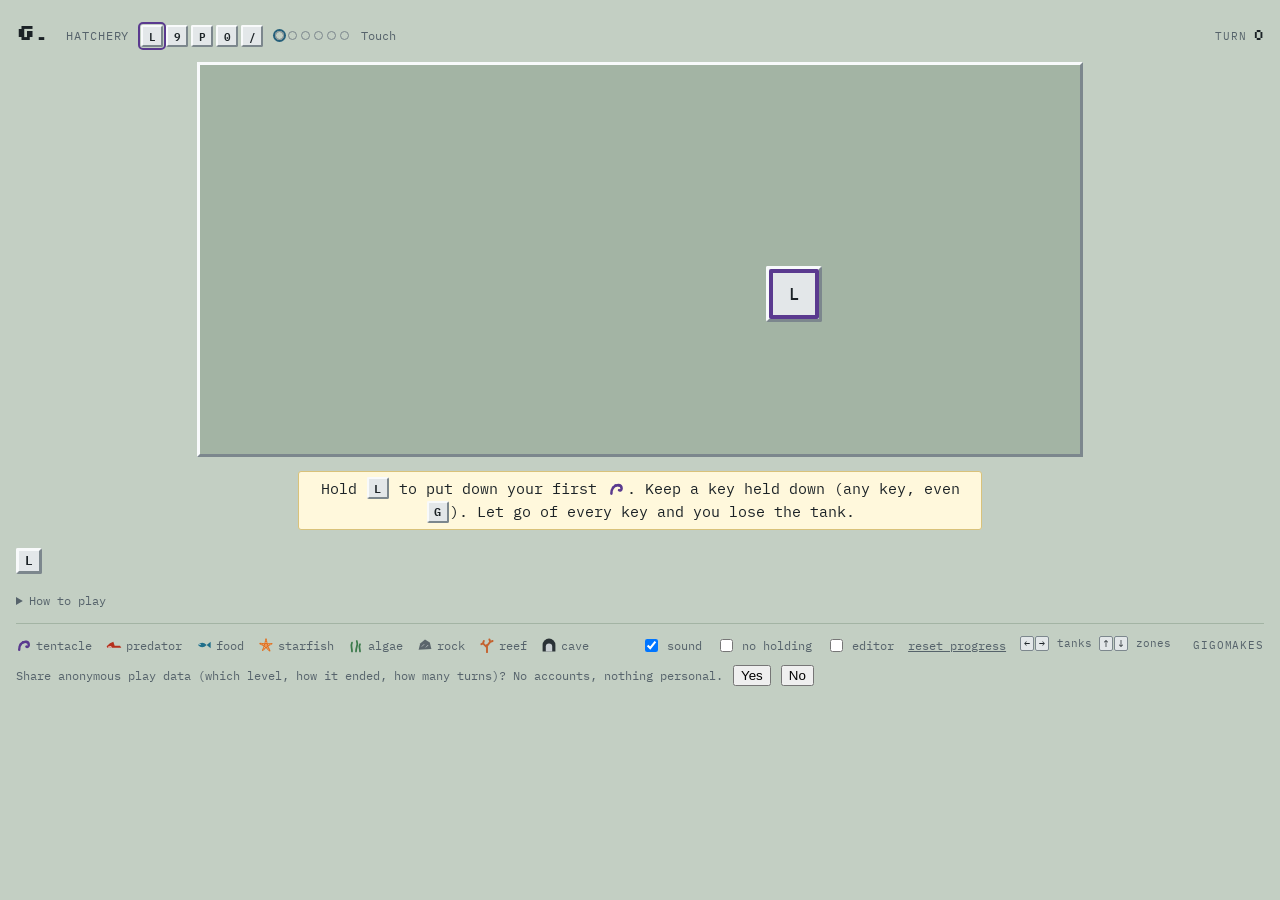
==== studio.html @ 5613e226 "G.: keyboard aquarium, split out of gigomakes (Hatchery tutorial, no-holding option, studio, tools, " ====
<!doctype html>
<html lang="en">
<head>
<meta charset="utf-8">
<meta name="viewport" content="width=device-width, initial-scale=1, viewport-fit=cover">
<meta name="theme-color" content="#c9cfd2">
<meta name="description" content="G. — your keyboard is an aquarium. Every key you tap is a tentacle. Never let go.">
<title>G. studio · gigomakes</title>
<meta name="robots" content="noindex">
<link rel="preconnect" href="https://fonts.googleapis.com">
<link rel="preconnect" href="https://fonts.gstatic.com" crossorigin>
<link rel="stylesheet" href="https://fonts.googleapis.com/css2?family=IBM+Plex+Mono:wght@400;500;600&family=Silkscreen&display=swap">
<link rel="stylesheet" href="style.css">
</head>
<body class="studio">
<div class="app" id="app">
<main class="main">
  <header>
    <h1>G.</h1>
    <div class="zone" id="zone"></div>
    <div class="hud"><div><span>Turn</span><b id="turn">0</b></div></div>
  </header>

  <div class="plate" id="plate" tabindex="0" aria-label="Keyboard tank">
    <div class="board" id="board"></div>
  </div>

  <div class="coach" id="coach" aria-live="polite"></div>
  <div class="status" id="status"></div>
  <div class="sr" id="say" aria-live="polite"></div>
  <div class="designer" id="why"></div>
  <div class="designer rules" id="probe">Browser sees held: —</div>
  <div class="designer rules" id="evlog"></div>

  <details class="rules howto">
    <summary>How to play</summary>
    Tap any key you can see to put a tentacle there; it stays. Tap a tentacle to lift it, then tap where it goes. Each placement is a turn: everything you have seen moves, then the tank opens around the new tentacle. Keep at least one key held at all times or you let go (unless no holding is ticked). <kbd>G</kbd>+<kbd>.</kbd> starts, restarts, and after a run takes you where the tank sends you. Die, and the tank sends you to another one you have not cleared.
  </details>

  <footer>
    <div class="legend" id="legend"></div>
    <div class="ctl">
      <label><input type="checkbox" id="sound" checked> sound</label>
      <label title="You don't have to keep a key held down"><input type="checkbox" id="nohold"> no holding</label>
      <label><input type="checkbox" id="editor"> editor</label>
      <button class="linkish" id="reset-progress" type="button">reset progress</button>
      <span class="keys-hint" title="Studio hotkeys"><kbd>←</kbd><kbd>→</kbd> tanks <kbd>↑</kbd><kbd>↓</kbd> zones</span>
    </div>
  </footer>
</main>

<aside class="panel" id="panel" hidden>
  <div class="banner" id="e-banner" hidden>
    <span id="b-text"></span>
    <div class="row"><button class="pri" id="b-use">Use levels.js</button><button id="b-keep">Keep my copy</button></div>
    <div class="hint">Using levels.js puts your copy in Backups, so nothing is lost.</div>
  </div>

  <section>
    <h2>TANKS</h2>
    <div class="row"><select id="e-levels" style="flex:1"></select></div>
    <div class="row"><button id="e-new">New tank</button><button id="e-dup">Duplicate</button><button id="e-del">Delete</button><button id="e-undo">Undo</button></div>
    <div class="row"><label>Zone <select id="e-zone"></select></label><label>Key <select id="e-slot" title="Swap with the tank on another key of this zone"></select></label><button id="e-setkey" title="Then press the key this tank should start on">Set key</button></div>
    <div class="row"><label style="flex:1">Name <input type="text" id="e-name"></label></div>
    <div class="row"><label>Goal <input type="number" id="e-goal" min="1" max="20" title="tentacles held at once to clear"></label><label>Max tentacles <input type="number" id="e-max" min="0" max="20" placeholder="no limit" title="empty = no limit"></label></div>
    <div class="row"><label>Lifting <select id="e-lift"><option value="any">free</option><option value="one">one at a time</option><option value="none">never</option></select></label><label><input type="checkbox" id="e-finale"> finale (opens last)</label></div>
    <div class="row"><label title="Closed: only the keys you paint as water are the tank; everything else is algae"><input type="checkbox" id="e-closed"> closed tank</label><button class="pri" id="e-test">Test from start</button></div>
    <label class="coachbox" title="One line per moment: ready, 1, 2, ... (after that many tentacles), lift, won, eaten, letgo, fog, algae, rock, max, start, one, none. Tokens: {L} key cap (pulses), {~L} key cap (no pulse), {shark} icon, {G.} combo, {fog}, {goal}, {max}, {Hold}, {hold}, {next}.">Coach lines (shown under the tank; mostly for tutorial tanks)
      <textarea id="e-coach" spellcheck="false" placeholder="ready: Press {L} to start.&#10;1: That is a {tentacle}. It stays.&#10;won: Clear! {G.} for the next tank."></textarea></label>
  </section>

  <section>
    <h2>ZONE</h2>
    <div class="row"><label style="flex:1">Name <input type="text" id="z-name"></label><label>Look <select id="z-env"></select></label></div>
    <div class="row"><label title="Played first by new players: tanks in order, a death retries the same tank, coach lines guide it; players can skip it"><input type="checkbox" id="z-tut"> tutorial zone</label></div>
    <div class="row"><label style="flex:1" title="The key each tank is named after, in order">Tank keys <input type="text" id="z-keys" placeholder="A S D F G H J K"></label></div>
    <div class="row"><button id="z-new">New zone</button><button id="z-up">↑</button><button id="z-down">↓</button><button id="z-del">Delete zone</button></div>
    <div class="hint" id="z-hint"></div>
  </section>

  <section>
    <h2>BRUSH — click or drag on the board</h2>
    <div class="brush" id="brush"></div>
    <div class="hint" id="brush-hint"></div>
  </section>

  <section>
    <h2>CREATURES</h2>
    <div class="row"><span class="hint" style="flex:1">They move live on the board while you edit.</span><button id="pv-play">Pause</button><button id="pv-step">Step</button><button id="pv-restart">Restart</button></div>
    <div class="hint" id="pv-info"></div>
    <div class="row"><select id="e-creatures" style="flex:1"></select><button id="e-cdel">Remove</button></div>
    <div class="row"><select id="e-ctype"></select><button id="e-cadd">Add</button></div>
    <div class="cfields" id="cfields">
      <label>Type</label><select id="c-type"></select>
      <label>Mover</label><select id="c-mover"><option value="dir">direction + bounce</option><option value="path">path</option><option value="chase">goes for targets</option><option value="flee">flees</option><option value="still">still</option></select>
      <label>Direction</label><select id="c-dir"><option>E</option><option>W</option><option>NE</option><option>NW</option><option>SE</option><option>SW</option></select>
      <label>Speed</label><select id="c-speed"><option value="0.5">every other turn</option><option value="1">one step per turn</option><option value="2">two steps per turn</option></select>
      <label>Size</label><select id="c-size"><option value="small">small (reef hides you)</option><option value="big">big (only a cave hides you)</option></select>
      <label>Path</label><select id="c-loop"><option value="loop">loop</option><option value="pingpong">ping-pong</option></select>
      <label>Flags</label><span class="row"><label><input type="checkbox" id="c-prey"> food</label><label><input type="checkbox" id="c-cave"> cave dweller</label><label><input type="checkbox" id="c-wake"> sleeps until touched</label></span>
      <label>Eats</label><span class="row picks" id="c-eats"></span>
      <label class="only-chase">Goes for</label><span class="row only-chase"><select id="c-go1"></select> then <select id="c-go2"></select></span>
      <label class="only-chase">Range</label><span class="row only-chase"><input type="number" id="c-range" min="1" max="20"> keys</span>
      <label class="only-flee">Flees from</label><span class="row picks only-flee" id="c-flees"></span>
    </div>
    <div class="row"><button id="c-ecodef" hidden>Use the type's defaults</button></div>
    <div class="pathbox" id="c-path"></div>
    <div class="row"><button id="c-draw">Draw path</button><button id="c-clear">Clear path</button><button id="c-place">Place</button></div>
    <div class="hint">Goes for: the first kind in range is the target; a creature it does not eat is followed one key behind.</div>
  </section>

  <section>
    <h2>WHO EATS WHOM</h2>
    <div class="row"><label>Edit for <select id="eco-scope"><option value="level">this tank</option><option value="zone">this zone</option></select></label></div>
    <div class="eco" id="eco"></div>
    <div class="hint">Row eats column when they meet on a key or cross paths. Cave and reef protect creatures the way they protect tentacles. Click a cell to change it.</div>
  </section>

  <section>
    <h2>SAVE</h2>
    <div class="row"><button class="pri" id="e-copyall">Copy levels.js</button><button id="e-download">Download levels.js</button></div>
    <textarea id="e-json" spellcheck="false" placeholder="Paste a tank, a list of tanks or a whole levels.js here, then Load."></textarea>
    <div class="row"><button id="e-show">Show this tank</button><button id="e-copy">Copy this tank</button><button id="e-load">Load</button></div>
    <div class="row"><select id="e-backups" style="flex:1"></select><button id="e-restore">Restore as a zone</button></div>
    <div class="row"><button id="e-reset">Reset to levels.js</button></div>
    <div class="hint" id="e-msg">Edits save in this browser as you go.</div>
  </section>
</aside>
</div>
<script src="telemetry.js"></script>
<script src="engine.js"></script>
<script src="levels.js"></script>
<script src="gdot.js"></script>
<script>
// gigomakes site build: telemetry consent (nothing is sent until the player answers) + way back to the site.
(function(){
  var f=document.querySelector('footer'); if(!f) return;
  var back=document.createElement('a'); back.href='/'; back.textContent='gigomakes'; back.style.cssText='color:var(--muted);text-decoration:none;letter-spacing:.08em;text-transform:uppercase;font-size:11px'; f.appendChild(back);
  if(!window.Telemetry||window.Telemetry.asked()) return;
  var ask=document.createElement('div'); ask.className='consent'; ask.style.cssText='width:100%;display:flex;gap:10px;align-items:center;color:var(--muted)';
  ask.innerHTML='Share anonymous play data (which level, how it ended, how many turns)? No accounts, nothing personal. <button id="tel-yes">Yes</button><button id="tel-no">No</button>';
  f.appendChild(ask);
  ask.querySelector('#tel-yes').onclick=function(){Telemetry.set(true);ask.remove();};
  ask.querySelector('#tel-no').onclick=function(){Telemetry.set(false);ask.remove();};
})();
</script>
</body>
</html>
---- style.css ----
:root{
  --ground:#c9cfd2; --plate:#b1b9be; --key:#e3e7e9; --key-hi:#f8fafb; --key-lo:#7c878d; --key-down:#cfd5d8;
  --ink:#1b2226; --muted:#56636b; --held:#5a3a8f; --danger:#b5301c; --prey:#1f6f8a; --algae:#3b7a4b;
  --mark:#e0701f; --rock:#5b666c; --reef:#c4622f; --cave:#2a3236; --ok:#245f7a; --panel:#dfe3e6;
  --font:'IBM Plex Mono', ui-monospace, Menlo, Consolas, monospace;
  --disp:'Silkscreen', 'IBM Plex Mono', ui-monospace, monospace;
  --u:44px;
  color-scheme:light;
}
html,body{height:100%}
body{margin:0;background:var(--ground);color:var(--ink);font-family:var(--font);font-size:14px;line-height:1.45}
.app{min-height:100%;box-sizing:border-box;padding:16px;max-width:1380px;margin:0 auto;display:grid;grid-template-columns:minmax(0,1fr);gap:16px;align-items:start}
body.edit .app{grid-template-columns:minmax(0,1fr) 360px}
@media (max-width:980px){body.edit .app{grid-template-columns:minmax(0,1fr)}}
.main{display:flex;flex-direction:column;gap:14px;min-width:0}
header{display:flex;flex-wrap:wrap;align-items:baseline;gap:6px 18px}
h1{font-family:var(--disp);font-size:22px;margin:0;letter-spacing:.04em}
.lvl{color:var(--muted);font-size:12px;text-transform:uppercase;letter-spacing:.08em}
.hud{display:flex;gap:18px;margin-left:auto;font-variant-numeric:tabular-nums;align-items:baseline}
.hud span{color:var(--muted);text-transform:uppercase;letter-spacing:.08em;font-size:11px;margin-right:6px}
.hud b{font-family:var(--disp);font-size:15px;font-weight:400}
.plate{position:relative;background:var(--plate);border:3px solid;border-color:var(--key-hi) var(--key-lo) var(--key-lo) var(--key-hi);
  padding:calc(var(--u)*.35);margin:0 auto;width:max-content;max-width:100%;box-sizing:border-box;outline:none}
.plate:focus-visible{box-shadow:0 0 0 3px var(--ok)}
.board{position:relative;width:calc(var(--u)*15);height:calc(var(--u)*6.25)}
.board.dead .k:not(.hurt):not(.trail){filter:saturate(.25) contrast(.9);opacity:.75}
.k{position:absolute;box-sizing:border-box;height:var(--u);display:flex;align-items:center;justify-content:center;
  font-size:calc(var(--u)*.3);font-weight:500;user-select:none;border-radius:2px;border:calc(var(--u)*.07) solid transparent;overflow:hidden;white-space:nowrap;color:var(--ink)}
.k.fog{visibility:hidden}
.k.open{background:var(--key);border-color:var(--key-hi) var(--key-lo) var(--key-lo) var(--key-hi)}
.k.held{background:var(--key-down);border-color:var(--key-lo) var(--key-hi) var(--key-hi) var(--key-lo);color:var(--held)}
.k.occ{background:var(--key);border-color:var(--key-hi) var(--key-lo) var(--key-lo) var(--key-hi)}
.k.pred{color:var(--danger)} .k.prey{color:var(--prey)}
.k.t-algae{color:var(--algae)} .k.t-rock{color:var(--rock);background:#b9c0c4} .k.t-reef{color:var(--reef)} .k.t-cave{color:var(--cave);background:#a9b1b6}
.k.held.t-reef{box-shadow:inset 0 0 0 2px var(--reef)} .k.held.t-cave{box-shadow:inset 0 0 0 2px var(--cave)}
.k.anchor{outline:3px solid var(--held);outline-offset:-3px}
.k.bad{visibility:visible;border:2px dashed var(--danger);background:transparent;color:var(--danger)}
.k.start{animation:pulse 1.1s ease-in-out infinite}
.k.req.got::after{content:'';position:absolute;inset:calc(var(--u)*.04);border:calc(var(--u)*.07) solid var(--held);border-radius:2px;pointer-events:none}
.k.req:not(.under){color:var(--mark)} .k.req:not(.under)>svg{width:86%;height:86%}
.k .starfish{position:absolute;inset:7%;display:flex;color:var(--mark);opacity:.42;pointer-events:none} .k .starfish svg{width:100%;height:100%}
.k.req.under>svg,.k.req.under>.ghost,.k.req.under>.lbl{position:relative;z-index:1}
.k svg{width:62%;height:62%;display:block;pointer-events:none}
.k .sub{position:absolute;right:2px;bottom:0;font-size:calc(var(--u)*.2);color:var(--muted);line-height:1.2}
.k .badge{position:absolute;left:2px;top:0;font-size:calc(var(--u)*.2);color:var(--danger);font-weight:600;line-height:1.3}
.k.sel{outline:3px solid var(--held);outline-offset:-3px}
.k.wide{font-size:calc(var(--u)*.24)}
@keyframes pulse{0%,100%{box-shadow:0 0 0 0 rgba(36,95,122,0)}50%{box-shadow:0 0 0 4px rgba(36,95,122,.55)}}
@media (prefers-reduced-motion:reduce){.k.start{animation:none;box-shadow:0 0 0 3px var(--ok)}}
body.edit .k.start{animation:none;box-shadow:0 0 0 3px var(--ok)}
body.edit .k.fog{visibility:visible;opacity:.34}
body.edit .k{cursor:pointer}
.k.lane{box-shadow:inset 0 calc(var(--u)*-.09) 0 var(--danger)}
.status{min-height:1.5em;font-size:15px}
.status.bad{color:var(--danger);font-weight:600}
.status.good{color:var(--ok);font-weight:600}
footer{display:flex;flex-wrap:wrap;gap:10px 22px;align-items:center;color:var(--muted);font-size:12px;border-top:1px solid var(--plate);padding-top:12px}
.legend{display:flex;flex-wrap:wrap;gap:6px 14px}
.legend i{display:inline-flex;width:16px;height:16px;vertical-align:-3px;margin-right:4px}
.legend i svg{width:100%;height:100%}
.ctl{display:flex;gap:14px;margin-left:auto;flex-wrap:wrap}
.ctl label{display:inline-flex;gap:6px;align-items:center;cursor:pointer}
.rules{color:var(--muted);font-size:12px;max-width:72ch;margin:0}
kbd{font-family:var(--font);background:var(--key);border:1px solid var(--key-lo);border-radius:2px;padding:0 4px;color:var(--ink)}
/* editor panel */
.panel{background:var(--panel);border:1px solid var(--plate);padding:12px;display:flex;flex-direction:column;gap:12px;font-size:12px}
@media (min-width:981px){.panel{position:sticky;top:8px;max-height:calc(100vh - 16px);overflow:auto;box-sizing:border-box}}
.panel h2{font-family:var(--disp);font-size:12px;font-weight:400;margin:0 0 6px;letter-spacing:.06em;color:var(--muted)}
.panel section{display:flex;flex-direction:column;gap:6px;border-top:1px solid var(--plate);padding-top:10px}
.panel section:first-child{border-top:0;padding-top:0}
.row{display:flex;flex-wrap:wrap;gap:6px;align-items:center}
.row label{display:inline-flex;gap:4px;align-items:center}
.panel input[type=text],.panel input[type=number],.panel select,.panel textarea{font:inherit;font-size:12px;border:1px solid var(--key-lo);background:#fff;color:var(--ink);padding:3px 5px;border-radius:2px;max-width:100%}
.panel input[type=text]{flex:1;min-width:80px}
.panel input[type=number]{width:52px} #e-max{width:78px}
.panel textarea{width:100%;box-sizing:border-box;height:110px;resize:vertical;font-size:11px}
.panel button{font:inherit;font-size:12px;padding:3px 8px;border:1px solid;border-color:var(--key-hi) var(--key-lo) var(--key-lo) var(--key-hi);background:var(--key);color:var(--ink);cursor:pointer;border-radius:2px}
.panel button:active,.panel button.on{border-color:var(--key-lo) var(--key-hi) var(--key-hi) var(--key-lo);background:var(--key-down)}
.panel button.pri{background:var(--held);color:#fff;border-color:#8e6bc4 #3b2460 #3b2460 #8e6bc4}
.brush{display:grid;grid-template-columns:repeat(4,1fr);gap:4px}
.brush button{display:flex;flex-direction:column;align-items:center;gap:2px;padding:5px 2px}
.brush button i{width:18px;height:18px;display:block}
.brush button i svg{width:100%;height:100%}
.brush .b-algae{color:var(--algae)} .brush .b-rock{color:var(--rock)} .brush .b-reef{color:var(--reef)} .brush .b-cave{color:var(--cave)}
.brush .b-start{color:var(--ok)} .brush .b-req{color:var(--ok)} .brush .b-creature{color:var(--danger)}
.hint{color:var(--muted)}
.cfields{display:grid;grid-template-columns:auto 1fr;gap:4px 8px;align-items:center}
.cfields label{color:var(--muted)}
.pathbox{font-size:11px;background:#fff;border:1px solid var(--key-lo);padding:4px;min-height:1.4em;word-break:break-all}

/* ---- screen-reader and designer-only text ---- */
.sr{position:absolute;width:1px;height:1px;overflow:hidden;clip:rect(0 0 0 0);white-space:nowrap}
.designer{display:none;color:var(--muted);font-size:12px}
body.edit .designer{display:block}
#why{font-size:13px;color:var(--ink)}
.howto summary{cursor:pointer;color:var(--muted)}
.linkish{font:inherit;font-size:12px;background:none;border:0;color:var(--muted);text-decoration:underline;cursor:pointer;padding:0}
/* ---- zone strip in the header ---- */
.zone{display:flex;flex-wrap:wrap;align-items:center;gap:6px 12px}
.zname{color:var(--muted);font-size:12px;text-transform:uppercase;letter-spacing:.08em}
.tanks{display:flex;flex-wrap:wrap;gap:3px;max-width:100%}
.tank{display:inline-flex;align-items:center;justify-content:center;min-width:22px;padding:0 3px;height:22px;box-sizing:border-box;font-size:11px;font-weight:600;background:var(--key);color:var(--ink);
  border:2px solid;border-color:var(--key-hi) var(--key-lo) var(--key-lo) var(--key-hi);border-radius:2px}
.tank svg{width:15px;height:15px}
.tank.won{background:var(--key-down);color:var(--held);border-color:var(--key-lo) var(--key-hi) var(--key-hi) var(--key-lo)}
.tank.cur{outline:2px solid var(--held);outline-offset:1px}
.tank.next{box-shadow:0 0 0 3px var(--ok)}
.tank.locked{opacity:.45;border-style:dashed}
body.studio .tank{cursor:pointer}
.zdots{display:flex;gap:4px}
.zdot{width:7px;height:7px;border-radius:50%;border:1px solid var(--key-lo);display:inline-block}
.zdot.done{background:var(--held);border-color:var(--held)} .zdot.cur{box-shadow:0 0 0 2px var(--ok)}
.lname{color:var(--muted);font-size:12px}
/* ---- the icon strip under the tank ---- */
.status{display:flex;flex-wrap:wrap;align-items:center;gap:8px 12px;min-height:34px}
.cap{display:inline-flex;align-items:center;justify-content:center;min-width:26px;height:26px;padding:0 5px;box-sizing:border-box;font-size:13px;font-weight:600;
  background:var(--key);color:var(--ink);border:3px solid;border-color:var(--key-hi) var(--key-lo) var(--key-lo) var(--key-hi);border-radius:2px}
.cap.down{background:var(--key-down);border-color:var(--key-lo) var(--key-hi) var(--key-hi) var(--key-lo)}
.cap.pulse{animation:pulse 1.1s ease-in-out infinite}
.cap.req{gap:2px;border-color:var(--mark);background:#fde3cf} .cap.req.down{color:var(--held);background:var(--key-down);border-color:var(--held)} .cap .cstar{display:inline-flex;width:15px;height:15px;color:var(--mark)} .cap.req.down .cstar{color:var(--held)} .cap .cstar svg{width:100%;height:100%}
.cap.next{box-shadow:0 0 0 3px var(--ok)} .cap.next.zone{box-shadow:0 0 0 3px var(--held)}
.combo{display:inline-flex;align-items:center;gap:4px}
.ico{display:inline-flex;width:22px;height:22px;color:var(--muted)} .ico svg{width:100%;height:100%}
.ico.win{color:#b8860b;width:26px;height:26px}
.ico.pred{color:var(--danger);width:30px} .ico.hurtt{color:var(--held);position:relative} .ico.hurtt::after,.ico.gonet::after{content:'';position:absolute;left:0;right:0;top:50%;height:3px;background:var(--danger);transform:rotate(-40deg)}
.ico.gonet{color:var(--held);opacity:.5;position:relative}
.ico.lockd{color:var(--ink);width:18px;height:18px}
.chip{display:inline-flex;align-items:center;gap:2px;padding:2px 6px;border-radius:3px}
.chip.bite{background:#f1d3cd}
.chip.lifted{background:var(--key);color:var(--held)} .chip.lifted .ico{color:var(--held);width:18px;height:18px}
.tray{display:inline-flex;gap:2px}
.slot{display:inline-flex;width:20px;height:20px;color:var(--key-lo);opacity:.45} .slot svg{width:100%;height:100%}
.slot.on{color:var(--held);opacity:1} .slot.goal{border-right:2px solid var(--ok);padding-right:2px} .slot.off{display:none}
.tray.full .slot{color:var(--danger);opacity:1}
.reqs{display:inline-flex;gap:3px} .tray .reqs{margin-left:4px;align-items:center}
/* ---- marks drawn on keys ---- */
.k .mark{position:absolute;display:flex;pointer-events:none}
.k .mark svg{width:100%;height:100%}
.k.hurt{background:#f3cfc8;border-color:var(--danger);border-style:solid;color:var(--danger);z-index:2}
.k .mark.hm{right:2px;bottom:2px;width:40%;height:40%;color:var(--held);background:#fff;border-radius:50%;padding:1px;box-sizing:border-box}
.k .mark.hm::after{content:'';position:absolute;left:-2px;right:-2px;top:50%;height:2px;background:var(--danger);transform:rotate(-40deg)}
.k .mark.hq{left:2px;top:2px;width:32%;height:32%;color:var(--muted)}
.k.trail{background:var(--key);border-color:var(--key-hi) var(--key-lo) var(--key-lo) var(--key-hi);color:var(--danger);z-index:1}
.k .ghost{display:flex;width:62%;height:62%;opacity:.5} .k .ghost svg{width:100%;height:100%}
.k .arrow{position:absolute;inset:0;display:flex;align-items:center;justify-content:center;color:var(--danger)} .k .arrow svg{width:70%;height:70%}
.k.held.gone{opacity:.45;background:transparent;border-style:dashed}
.k.held.glow{box-shadow:0 0 0 3px #d4b24c}
.k.lifted .ghost{color:var(--held);opacity:.4}
.k.meal .mark.mb{right:1px;top:1px;width:48%;height:40%;color:var(--muted)}
.k.yum{box-shadow:0 0 0 3px var(--prey)}
.k.woke{box-shadow:0 0 0 3px var(--danger)} .k .mark.wk{left:1px;top:1px;width:34%;height:34%;color:var(--danger)}
.k.spot{box-shadow:0 0 0 3px var(--ok)}
.k.bad .lbl{opacity:.8} .k .mark.why{right:1px;bottom:1px;width:44%;height:44%;color:var(--danger)} .k .mark .x{position:absolute;inset:0;color:var(--danger)}
.k .mark.lk{right:1px;top:1px;width:38%;height:38%;color:var(--ink)}
.board.won{filter:none}
/* ---- zone looks ---- */
body[data-env=sand]{--ground:#d8d0c2;--plate:#c0b6a3}
body[data-env=kelp]{--ground:#c3cfc3;--plate:#a3b4a4}
body[data-env=dark]{--ground:#a7afb4;--plate:#8a959b}
body[data-env=blue]{--ground:#c2cfd8;--plate:#a2b5c2}
body[data-env=deep]{--ground:#98a5b1;--plate:#7a8a99}
/* ---- editor extras ---- */
.banner{background:#f6e7c1;border:1px solid #c9a44b;padding:8px;display:flex;flex-direction:column;gap:6px}
.picks label{display:inline-flex;align-items:center;gap:1px}
.picks i{display:inline-flex;width:20px;height:16px;color:var(--ink)} .picks i svg{width:100%;height:100%}
.eco table{border-collapse:collapse}
.eco th,.eco td{width:24px;height:22px;padding:0;text-align:center;border:1px solid var(--plate)}
.eco th i{display:inline-flex;width:20px;height:15px} .eco th i svg{width:100%;height:100%}
.eco td{cursor:pointer;background:#fff;color:var(--danger)} .eco td.on{background:#f3cfc8} .eco td svg{width:18px;height:14px}
.panel button:disabled{opacity:.45;cursor:default}
.panel select{max-width:100%}
[hidden]{display:none!important}
/* ---- player page (play.html) ---- */
body.player .pfoot{display:flex;flex-wrap:wrap;align-items:flex-start;gap:10px 18px;border-top:1px solid var(--plate);padding-top:10px;color:var(--muted);font-size:12px}
body.player .snd{display:inline-flex;gap:6px;align-items:center;cursor:pointer}
body.player .howto{max-width:62ch}
body.player .howto summary{display:inline-flex;align-items:center;justify-content:center;width:20px;height:20px;border:2px solid;border-color:var(--key-hi) var(--key-lo) var(--key-lo) var(--key-hi);background:var(--key);color:var(--ink);font-weight:600;list-style:none;cursor:pointer}
body.player .howto summary::-webkit-details-marker{display:none}
body.player .howto[open] p{margin:8px 0}
body.player .howto .legend{margin:6px 0}
body.player .back{margin-left:auto;color:var(--muted);text-decoration:none;letter-spacing:.08em;text-transform:uppercase;font-size:11px}
body.player .consent{width:100%;display:flex;flex-wrap:wrap;gap:8px 10px;align-items:center}
body.player .consent button{font:inherit;font-size:12px;padding:2px 8px;border:1px solid;border-color:var(--key-hi) var(--key-lo) var(--key-lo) var(--key-hi);background:var(--key);cursor:pointer}
/* ---- intro: the live tank before the first G. ---- */
body.intro .zone,body.intro .hud{visibility:hidden}
body.intro .status{justify-content:center;min-height:56px}
body.intro .status .combo{transform:scale(1.6);transform-origin:center}
body.intro .status .cap{animation:pulse 1.1s ease-in-out infinite}
@media (prefers-reduced-motion:reduce){body.intro .status .cap{animation:none}}
.k.occ.pred{color:var(--danger)} .k.occ.prey{color:var(--prey)}
.k.pvghost .ghost{color:var(--held);opacity:.35}
.k .ghost.pvg{position:absolute;inset:0;width:100%;height:100%;display:flex;align-items:center;justify-content:center;color:var(--held);opacity:.35;pointer-events:none} .k .ghost.pvg svg{width:62%;height:62%}
.keys-hint{color:var(--muted);font-size:11px} .keys-hint kbd{font-size:10px;padding:0 3px;margin-right:1px}
button.armed{color:var(--danger)!important;border-color:var(--danger)!important;text-decoration:none}
/* ---- coach line: the tutorial's steps and first-time tips ---- */
.coach{min-height:34px;box-sizing:border-box;max-width:76ch;margin:0 auto;padding:5px 12px;text-align:center;font-size:15px;line-height:1.55;color:var(--ink);border:1px solid transparent;border-radius:3px}
.coach.on{background:#fff8dc;border-color:#d9c27a}
.coach .cap{height:22px;min-width:22px;font-size:12px;padding:0 4px;border-width:2px;vertical-align:1px;margin:0 1px}
.coach .cap.fogcap{background:transparent;border:2px dashed var(--key-lo)}
.coach .combo{vertical-align:middle}
.coach .ci{display:inline-flex;width:21px;height:17px;vertical-align:-3px;color:var(--muted)} .coach .ci svg{width:100%;height:100%}
.coach .ci.shark,.coach .ci.barracuda,.coach .ci.crab,.coach .ci.eel,.coach .ci.urchin,.coach .ci.seal{color:var(--danger)}
.coach .ci.fish,.coach .ci.pilot{color:var(--prey)} .coach .ci.tentacle{color:var(--held)} .coach .ci.starfish{color:var(--mark)}
.coach .ci.algae{color:var(--algae)} .coach .ci.rock{color:var(--rock)} .coach .ci.reef{color:var(--reef)} .coach .ci.cave{color:var(--cave)} .coach .ci.lock{color:var(--ink)}
.k.coachk::before{content:'';position:absolute;inset:0;border:calc(var(--u)*.08) solid var(--held);border-radius:2px;pointer-events:none;z-index:3;animation:cfade 1.1s ease-in-out infinite}
@keyframes cfade{0%,100%{opacity:.15}50%{opacity:1}}
@media (prefers-reduced-motion:reduce){.k.coachk::before{animation:none;opacity:.9}}
body.intro .coach{background:transparent;border-color:transparent;color:var(--muted)}
.panel .coachbox{display:flex;flex-direction:column;gap:3px;color:var(--muted)} .panel .coachbox textarea{height:84px}
.coach .nw{white-space:nowrap}
.k.pressed{visibility:visible;outline:2px dotted var(--held);outline-offset:-6px}
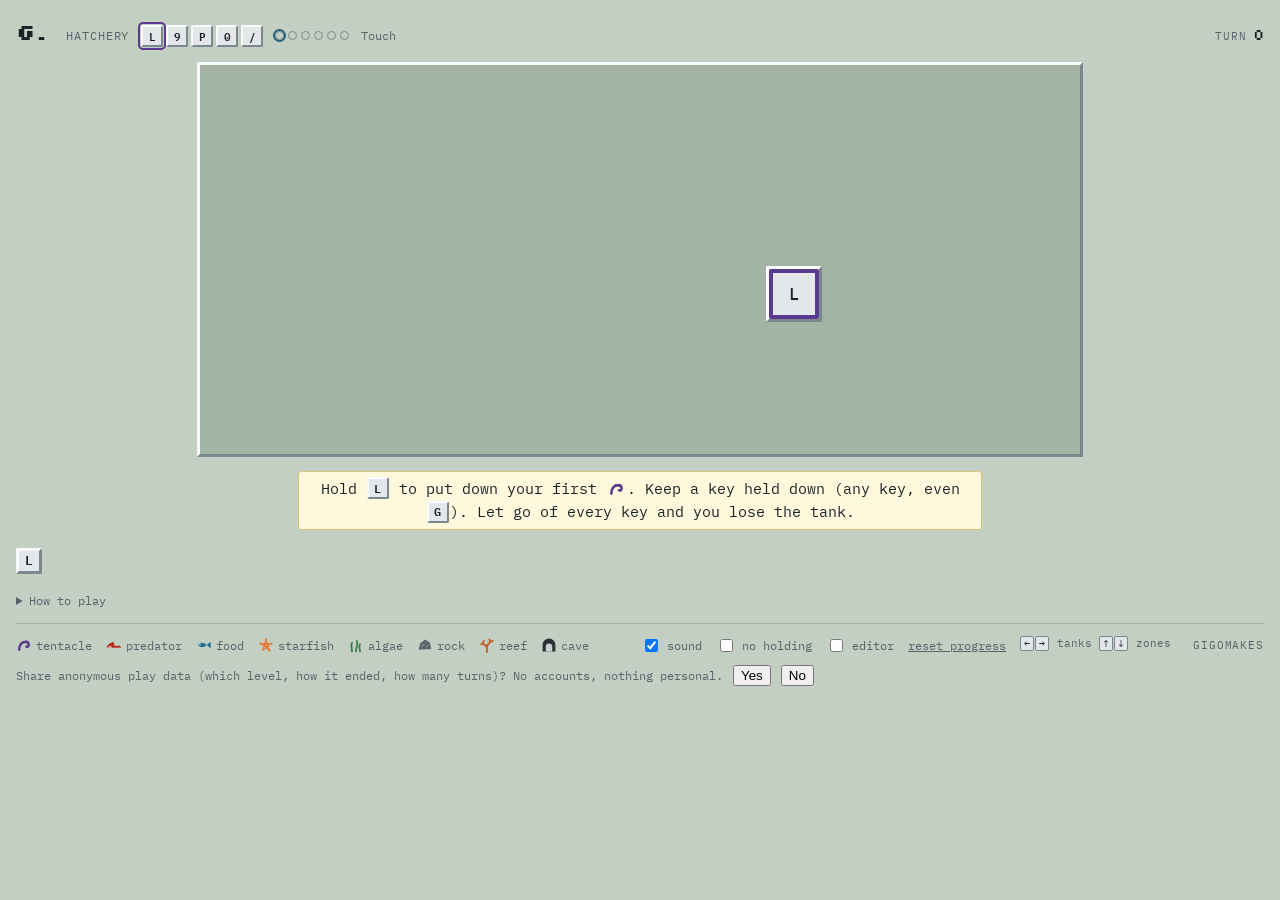
==== commit b6081060: "Territory rules (per zone): fill every open key in the fewest presses; creatures take keys instead o" ====
--- a/studio.html
+++ b/studio.html
@@ -18,7 +18,7 @@
   <header>
     <h1>G.</h1>
     <div class="zone" id="zone"></div>
-    <div class="hud"><div><span>Turn</span><b id="turn">0</b></div></div>
+    <div class="hud"><div><span>Turn</span><b id="turn">0</b></div><div id="parbox" hidden title="the fewest presses that clear this tank"><span>Par</span><b id="par">0</b></div><div id="bestbox" hidden><span>Best</span><b id="best">0</b></div></div>
   </header>
 
   <div class="plate" id="plate" tabindex="0" aria-label="Keyboard tank">
@@ -64,6 +64,7 @@
     <div class="row"><label style="flex:1">Name <input type="text" id="e-name"></label></div>
     <div class="row"><label>Goal <input type="number" id="e-goal" min="1" max="20" title="tentacles held at once to clear"></label><label>Max tentacles <input type="number" id="e-max" min="0" max="20" placeholder="no limit" title="empty = no limit"></label></div>
     <div class="row"><label>Lifting <select id="e-lift"><option value="any">free</option><option value="one">one at a time</option><option value="none">never</option></select></label><label><input type="checkbox" id="e-finale"> finale (opens last)</label></div>
+    <div class="row"><label title="Territory tanks: the fewest presses that clear it">Par <input type="number" id="e-par" min="0" max="99"></label><button id="e-findpar" title="Search every line of play for the fewest presses (territory tanks)">Find par</button></div>
     <div class="row"><label title="Closed: only the keys you paint as water are the tank; everything else is algae"><input type="checkbox" id="e-closed"> closed tank</label><button class="pri" id="e-test">Test from start</button></div>
     <label class="coachbox" title="One line per moment: ready, 1, 2, ... (after that many tentacles), lift, won, eaten, letgo, fog, algae, rock, max, start, one, none. Tokens: {L} key cap (pulses), {~L} key cap (no pulse), {shark} icon, {G.} combo, {fog}, {goal}, {max}, {Hold}, {hold}, {next}.">Coach lines (shown under the tank; mostly for tutorial tanks)
       <textarea id="e-coach" spellcheck="false" placeholder="ready: Press {L} to start.&#10;1: That is a {tentacle}. It stays.&#10;won: Clear! {G.} for the next tank."></textarea></label>
@@ -72,6 +73,7 @@
   <section>
     <h2>ZONE</h2>
     <div class="row"><label style="flex:1">Name <input type="text" id="z-name"></label><label>Look <select id="z-env"></select></label></div>
+    <div class="row"><label title="classic: reach the goal, a bite kills. territory: fill every open key in the fewest presses; creatures take keys">Rules <select id="z-rules"><option value="">classic</option><option value="territory">territory</option></select></label></div>
     <div class="row"><label title="Played first by new players: tanks in order, a death retries the same tank, coach lines guide it; players can skip it"><input type="checkbox" id="z-tut"> tutorial zone</label></div>
     <div class="row"><label style="flex:1" title="The key each tank is named after, in order">Tank keys <input type="text" id="z-keys" placeholder="A S D F G H J K"></label></div>
     <div class="row"><button id="z-new">New zone</button><button id="z-up">↑</button><button id="z-down">↓</button><button id="z-del">Delete zone</button></div>
--- a/style.css
+++ b/style.css
@@ -209,3 +209,14 @@
 .panel .coachbox{display:flex;flex-direction:column;gap:3px;color:var(--muted)} .panel .coachbox textarea{height:84px}
 .coach .nw{white-space:nowrap}
 .k.pressed{visibility:visible;outline:2px dotted var(--held);outline-offset:-6px}
+/* ---- intent: where each creature goes on your next press ---- */
+.k .mark.intent{right:0;top:0;width:38%;height:38%;color:var(--danger);transform-origin:50% 50%}
+.k .mark.stay{right:1px;top:1px;width:30%;height:30%;color:var(--muted)}
+.k.aimed::before{content:'';position:absolute;inset:0;border:calc(var(--u)*.06) dashed var(--danger);border-radius:2px;pointer-events:none;z-index:2}
+/* ---- territory ---- */
+.k.taken{box-shadow:inset 0 0 0 calc(var(--u)*.06) var(--danger)} .k .mark.tk{right:2px;bottom:2px;width:38%;height:38%;color:var(--held);background:#fff;border-radius:50%;opacity:.85}
+.k .mark.tk::after{content:'';position:absolute;left:-2px;right:-2px;top:50%;height:2px;background:var(--danger);transform:rotate(-40deg)}
+.k.grew{box-shadow:0 0 0 3px var(--algae)}
+.tray.terr{align-items:center} .tray .tcount{font-family:var(--disp);font-weight:400;font-size:13px;margin-left:6px;color:var(--ink)}
+.chip.parc{background:var(--key);font-family:var(--disp);font-size:14px} .chip.parc small{font-size:11px;color:var(--muted)} .chip.parc.made{background:#f6e7c1;box-shadow:0 0 0 2px #d4b24c}
+.tank.par{box-shadow:0 0 0 2px #d4b24c} .tank.replay{cursor:pointer}
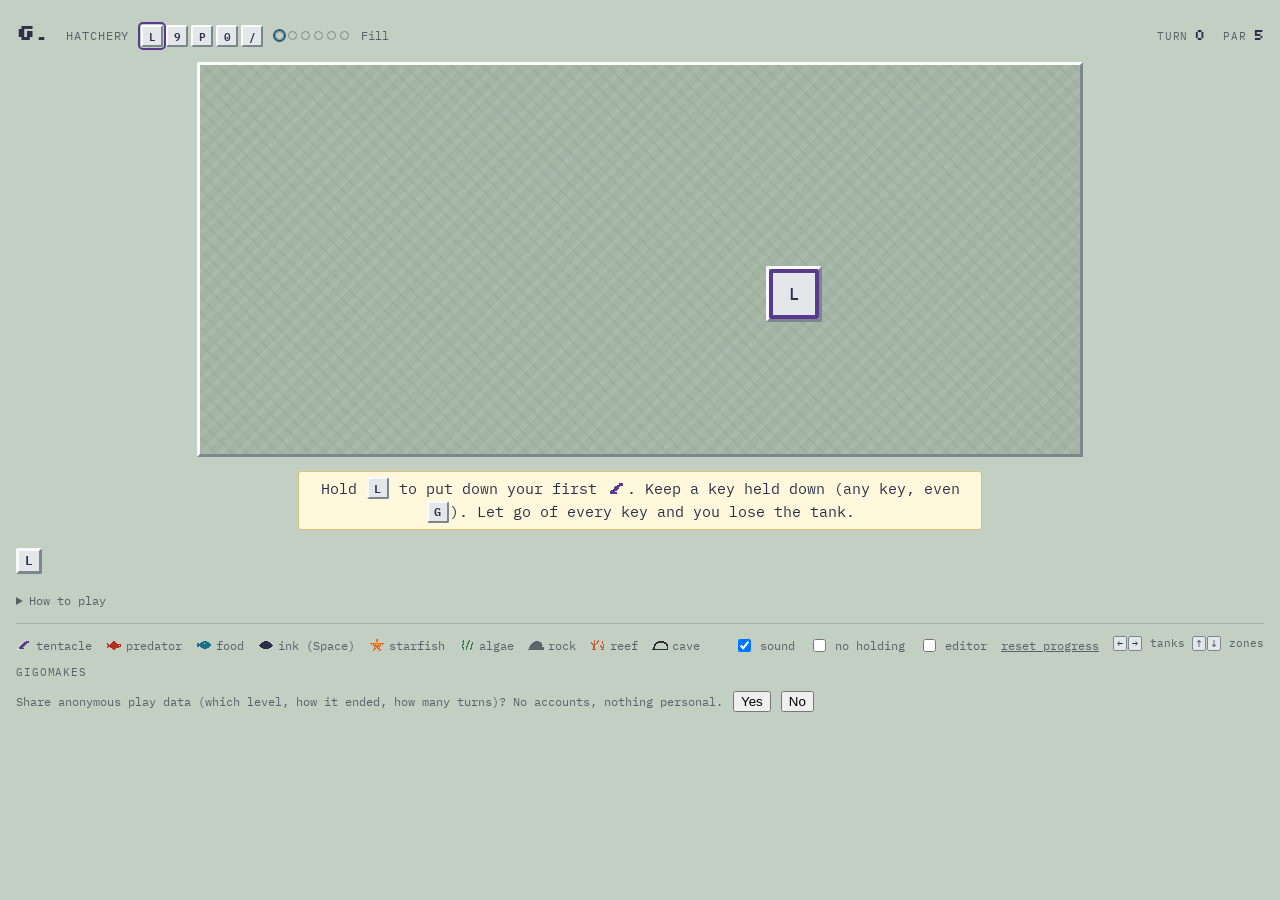
==== commit ec25c210: "Alive: sea snake (body), ray (sweeps), jellyfish (blooms), turtle; ink (Space) shields the newest te" ====
--- a/studio.html
+++ b/studio.html
@@ -64,7 +64,7 @@
     <div class="row"><label style="flex:1">Name <input type="text" id="e-name"></label></div>
     <div class="row"><label>Goal <input type="number" id="e-goal" min="1" max="20" title="tentacles held at once to clear"></label><label>Max tentacles <input type="number" id="e-max" min="0" max="20" placeholder="no limit" title="empty = no limit"></label></div>
     <div class="row"><label>Lifting <select id="e-lift"><option value="any">free</option><option value="one">one at a time</option><option value="none">never</option></select></label><label><input type="checkbox" id="e-finale"> finale (opens last)</label></div>
-    <div class="row"><label title="Territory tanks: the fewest presses that clear it">Par <input type="number" id="e-par" min="0" max="99"></label><button id="e-findpar" title="Search every line of play for the fewest presses (territory tanks)">Find par</button></div>
+    <div class="row"><label title="Territory tanks: the fewest presses that clear it">Par <input type="number" id="e-par" min="0" max="99"></label><button id="e-findpar" title="Search every line of play for the fewest presses (territory tanks)">Find par</button><label title="Squirts of ink the player gets (Space): a cloud around the newest tentacle keeps creatures out for two presses">Ink <input type="number" id="e-ink" min="0" max="9" style="width:44px"></label></div>
     <div class="row"><label title="Closed: only the keys you paint as water are the tank; everything else is algae"><input type="checkbox" id="e-closed"> closed tank</label><button class="pri" id="e-test">Test from start</button></div>
     <label class="coachbox" title="One line per moment: ready, 1, 2, ... (after that many tentacles), lift, won, eaten, letgo, fog, algae, rock, max, start, one, none. Tokens: {L} key cap (pulses), {~L} key cap (no pulse), {shark} icon, {G.} combo, {fog}, {goal}, {max}, {Hold}, {hold}, {next}.">Coach lines (shown under the tank; mostly for tutorial tanks)
       <textarea id="e-coach" spellcheck="false" placeholder="ready: Press {L} to start.&#10;1: That is a {tentacle}. It stays.&#10;won: Clear! {G.} for the next tank."></textarea></label>
@@ -100,6 +100,7 @@
       <label>Size</label><select id="c-size"><option value="small">small (reef hides you)</option><option value="big">big (only a cave hides you)</option></select>
       <label>Path</label><select id="c-loop"><option value="loop">loop</option><option value="pingpong">ping-pong</option></select>
       <label>Flags</label><span class="row"><label><input type="checkbox" id="c-prey"> food</label><label><input type="checkbox" id="c-cave"> cave dweller</label><label><input type="checkbox" id="c-wake"> sleeps until touched</label></span>
+      <label title="Length: a path creature whose body trails behind its head. Sweeps: takes every key it crosses in a press. Blooms: every other press it covers the keys around it (phase: which presses)">More</label><span class="row"><label>Length <input type="number" id="c-length" min="1" max="6" style="width:44px"></label><label><input type="checkbox" id="c-sweep"> sweeps</label><label><input type="checkbox" id="c-bloom"> blooms</label><label>Phase <select id="c-phase"><option value="0">odd presses</option><option value="1">even presses</option></select></label></span>
       <label>Eats</label><span class="row picks" id="c-eats"></span>
       <label class="only-chase">Goes for</label><span class="row only-chase"><select id="c-go1"></select> then <select id="c-go2"></select></span>
       <label class="only-chase">Range</label><span class="row only-chase"><input type="number" id="c-range" min="1" max="20"> keys</span>
--- a/style.css
+++ b/style.css
@@ -220,3 +220,29 @@
 .tray.terr{align-items:center} .tray .tcount{font-family:var(--disp);font-weight:400;font-size:13px;margin-left:6px;color:var(--ink)}
 .chip.parc{background:var(--key);font-family:var(--disp);font-size:14px} .chip.parc small{font-size:11px;color:var(--muted)} .chip.parc.made{background:#f6e7c1;box-shadow:0 0 0 2px #d4b24c}
 .tank.par{box-shadow:0 0 0 2px #d4b24c} .tank.replay{cursor:pointer}
+.tank.ret{box-shadow:0 0 0 2px var(--ok)}
+/* ---- alive: the creature layer, bubbles, sway, water, ink ---- */
+:root{--ink:#2b2f4a}
+.plate{background-image:repeating-linear-gradient(135deg,rgba(255,255,255,.05) 0 5px,transparent 5px 13px),repeating-linear-gradient(45deg,rgba(0,0,0,.03) 0 3px,transparent 3px 11px)}
+.bubbles{position:absolute;inset:0;overflow:hidden;pointer-events:none}
+.bubble{position:absolute;bottom:-8px;width:5px;height:5px;border:1px solid rgba(255,255,255,.6);border-radius:50%;opacity:0;animation:rise 7s steps(16,end) infinite}
+@keyframes rise{0%{transform:translateY(0);opacity:0}8%{opacity:.75}100%{transform:translateY(calc(var(--u)*-6.9));opacity:0}}
+.k.t-algae svg{transform-origin:50% 100%;animation:sway 3.2s steps(3,end) infinite}
+@keyframes sway{0%,100%{transform:rotate(-5deg)}50%{transform:rotate(5deg)}}
+#critters{position:absolute;inset:0;pointer-events:none;z-index:3}
+.cr{position:absolute;left:0;top:0;width:var(--u);height:var(--u);display:flex;align-items:center;justify-content:center;transition:transform .32s steps(4,end)}
+.cr i{display:block;width:80%;height:56%;transition:transform .3s steps(3,end)} .cr i svg{width:100%;height:100%;display:block;animation:bob 2.4s steps(3,end) infinite;animation-delay:var(--d,0s)}
+.cr.w i{transform:scaleX(-1)}
+.cr.pred{color:var(--danger)} .cr.prey{color:var(--prey)} .cr.t-jelly{color:#8a4fb8} .cr.t-turtle{color:#3f7a3a} .cr.t-ray{color:#4a5e8a}
+.cr.seg i{width:56%;height:44%}
+.cr.bloom i{transform:scale(1.85);opacity:.85;filter:drop-shadow(0 0 3px rgba(138,79,184,.6))} .cr.bloom.w i{transform:scale(-1.85,1.85)}
+.cr.asleep{opacity:.5}
+@keyframes bob{0%,100%{transform:translateY(0)}50%{transform:translateY(-9%)}}
+.board.dead .cr{filter:saturate(.25);opacity:.75}
+body.edit .cr{opacity:.92}
+.k.inked{background:#3b3f5c;color:#cfd3ea;border-color:#6b70a0 #1e2138 #1e2138 #6b70a0} .k.inked .sub{color:#aeb3d6} .k.inked.fresh{box-shadow:inset 0 0 0 3px #5c62a0}
+.k .mark.inkm{inset:12%;color:#1c1f33;opacity:.55} .k.inked.held{background:#4a4f74}
+.chip.inkc{gap:3px;background:var(--key)} .chip.inkc .inki{color:var(--ink);width:18px;height:14px} .chip.inkc.out{opacity:.5}
+.coach .ci.ink{color:var(--ink)} .coach .ci.snake,.coach .ci.ray{color:var(--danger)} .coach .ci.jelly{color:#8a4fb8} .coach .ci.turtle{color:#3f7a3a}
+.legend i svg{shape-rendering:crispEdges}
+@media (prefers-reduced-motion:reduce){.cr{transition:none} .cr i svg{animation:none} .bubble{display:none} .k.t-algae svg{animation:none}}
